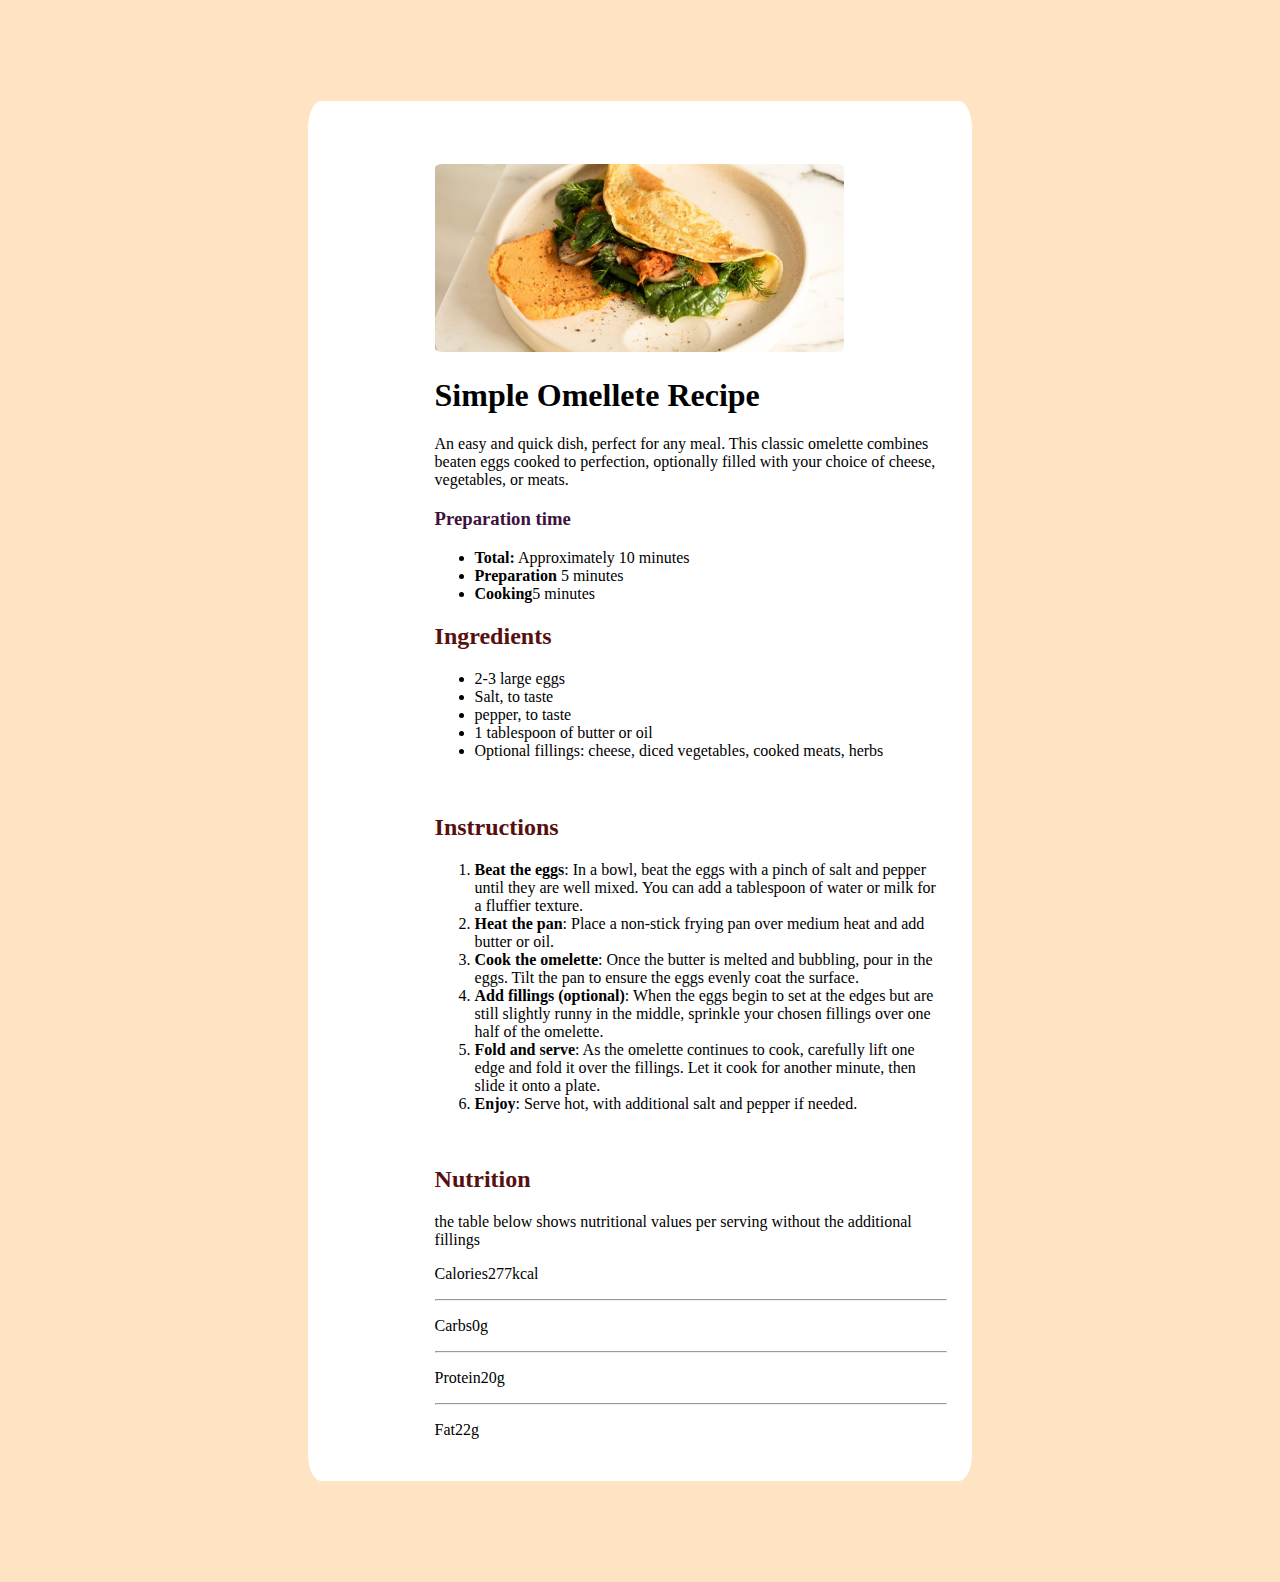
==== index.html @ b2f7d985 "grid and flex exercises" ====
<!DOCTYPE html>
<html lang="en">

<head>
    <meta charset="UTF-8">
    <meta name="viewport" content="width=device-width, initial-scale=1.0">
    <title>Document</title>
    <link rel="stylesheet" href="style.css">
</head>

<body>

    <div>

        <img src="image/image-omelette.jpeg" alt="Omellete">

        <h1>Simple Omellete Recipe</h1>
        <p>An easy and quick dish, perfect for any meal. This classic omelette combines beaten eggs cooked to
            perfection, optionally filled with your choice of cheese, vegetables, or meats.</p>



        <section class="Preparation">

            <h3>Preparation time</h3>

            <ul>
                <li><b>Total:</b> Approximately 10 minutes</li>
                <li><b>Preparation</b> 5 minutes</li>
                <li><b>Cooking</b>5 minutes</li>
            </ul>

        </section>

        <section class="Ingredients">
            <h2 class="color">Ingredients</h2>
            <ul>
                <li>2-3 large eggs</li>
                <li>Salt, to taste</li>
                <li>pepper, to taste</li>
                <li>1 tablespoon of butter or oil</li>
                <li>Optional fillings: cheese, diced vegetables, cooked meats, herbs</li>
            </ul>

            <br>

        </section>


        <section class="Instructions">

            <h2 class="color">Instructions</h2>
            <ol>
                <li><b>Beat the eggs</b>: In a bowl, beat the eggs with a pinch of salt and pepper until they are well
                    mixed. You can add a tablespoon of water or milk for a fluffier texture.</li>
                <li><b>Heat the pan</b>: Place a non-stick frying pan over medium heat and add butter or oil.</li>
                <li><b>Cook the omelette</b>: Once the butter is melted and bubbling, pour in the eggs. Tilt the pan to
                    ensure the eggs evenly coat the surface.</li>
                <li><b>Add fillings (optional)</b>: When the eggs begin to set at the edges but are still slightly runny
                    in the middle, sprinkle your chosen fillings over one half of the omelette.</li>
                <li><b>Fold and serve</b>: As the omelette continues to cook, carefully lift one edge and fold it over
                    the fillings. Let it cook for another minute, then slide it onto a plate.</li>
                <li><b>Enjoy</b>: Serve hot, with additional salt and pepper if needed.</li>
            </ol>

            <br>

        </section>

        <section class="Nutrition">

            <h2 class="color">Nutrition</h2>

            <p>the table below shows nutritional values per serving without the additional fillings</p>

            <p><span>Calories</span><span class="spancolor">277kcal</span></p>
            <hr>
            <p><span>Carbs</span><span class="spancolor">0g</span></p>
            <hr>
            <p><span>Protein</span><span class="spancolor">20g</span></p>
            <hr>
            <p><span>Fat</span><span class="spancolor">22g</span></p>


        </section>




    </div>

</body>

</html>
---- style.css ----
body {
    background-color: bisque;

}

div {
    background-color: white;
    margin: auto;
    width: 40vw;
    margin-top: 8%;
    margin-bottom: 8%;
    padding-left: 10%;
    padding-top: 5%;
    padding-bottom: 2%;
    padding-right: 2%;
    border-radius: 2%;
}

img {

    width: 80%;
    border-radius: 2%;

}


.color {
    color: rgb(87, 16, 16);

}

h3 {

    color: rgb(61, 18, 61);

}
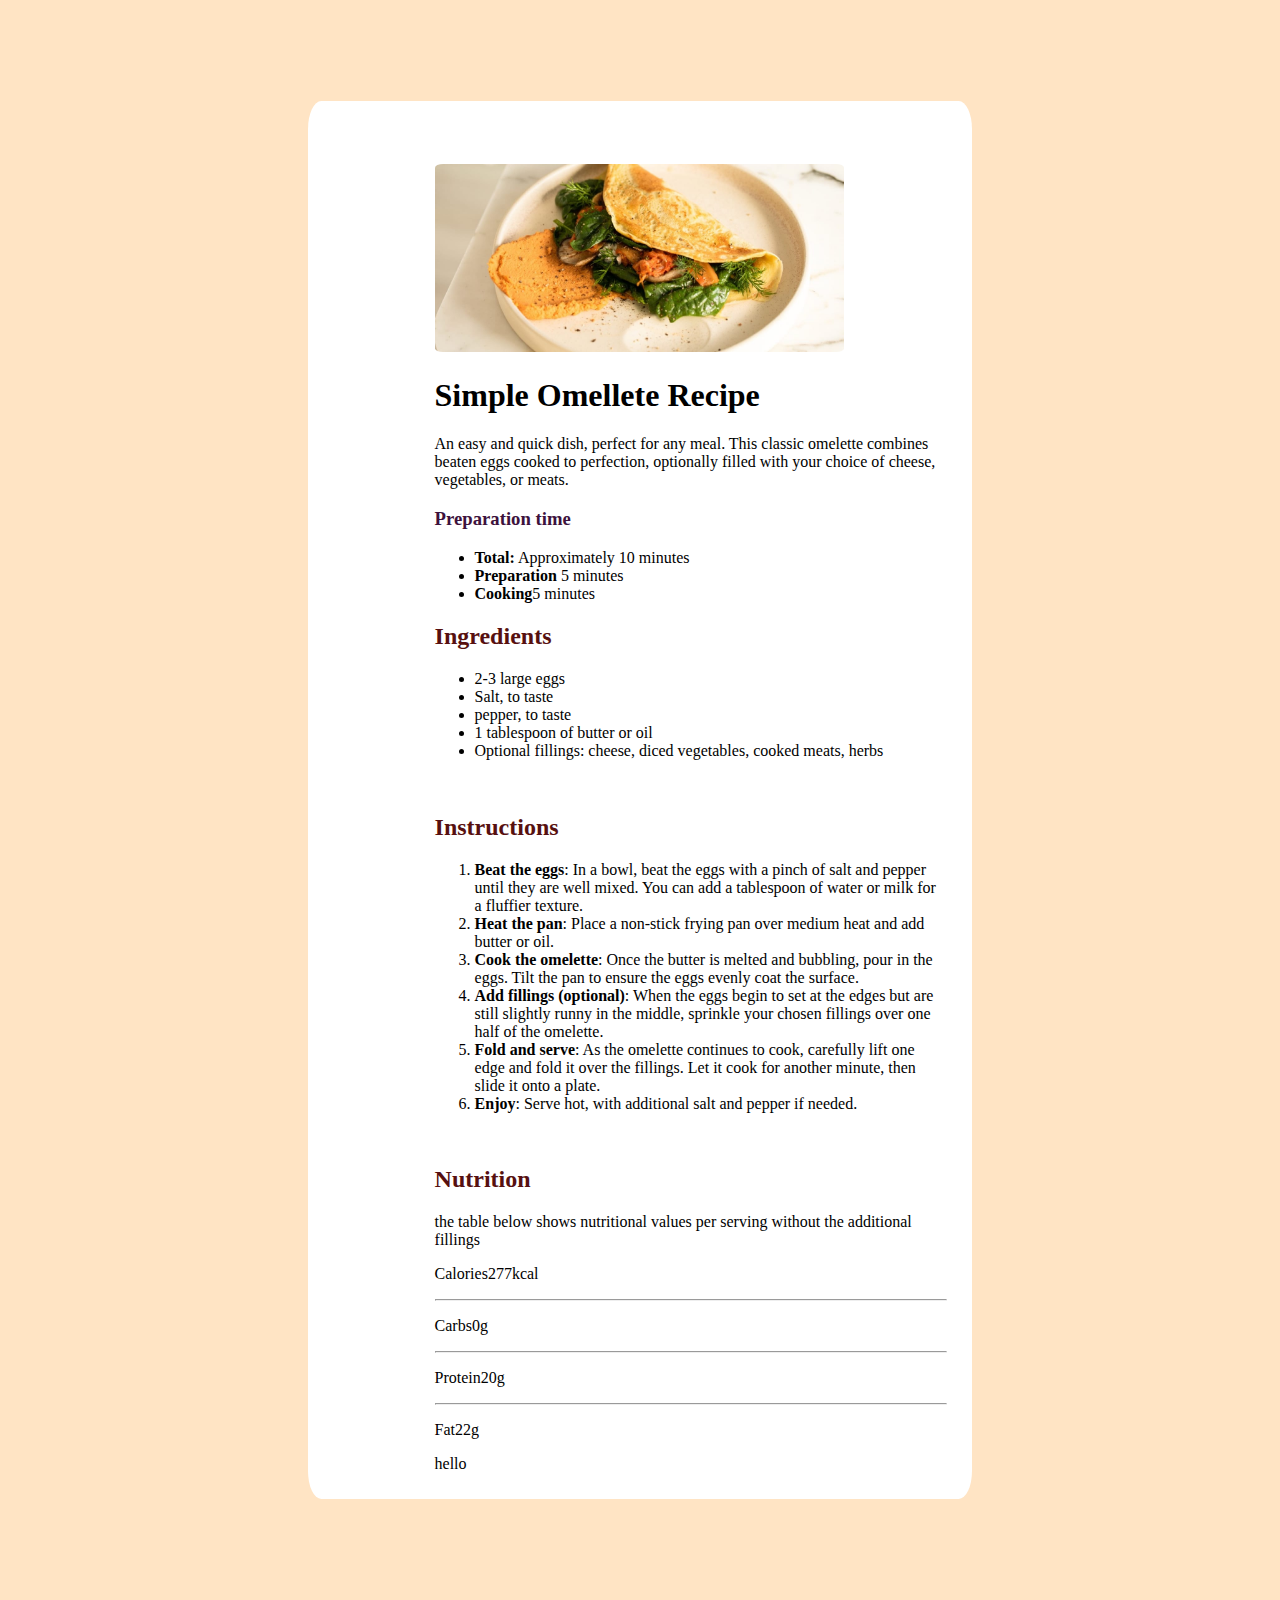
==== commit 6db80d4c: "first update" ====
--- a/index.html
+++ b/index.html
@@ -84,7 +84,7 @@
 
         </section>
 
-
+<footer>hello</footer>
 
 
     </div>
